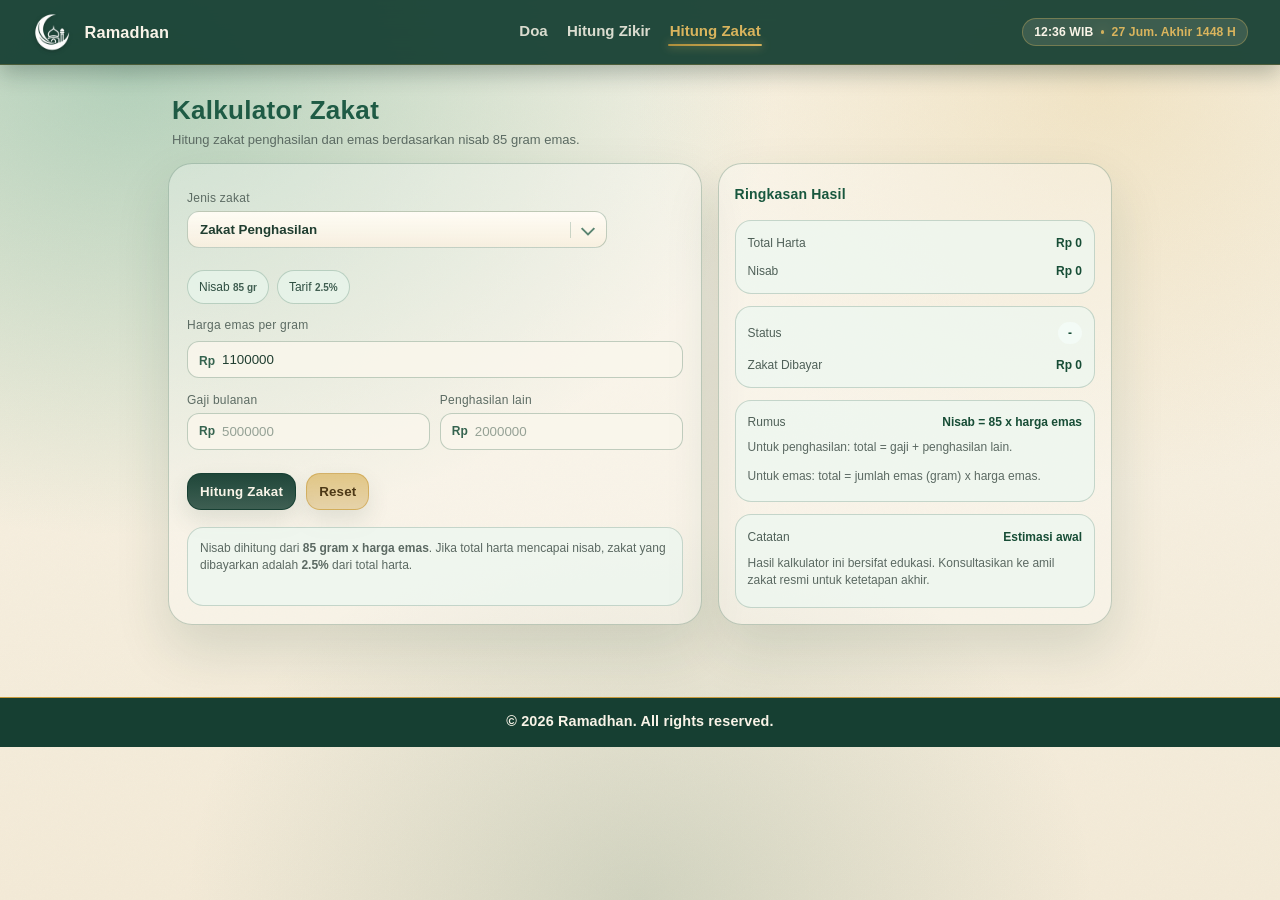
==== zakat.html @ d04f0c6d "fix perubahan all. dan penambahan misi 3" ====
﻿<!doctype html>
<html lang="id">
<head>
  <meta charset="utf-8" />
  <meta name="viewport" content="width=device-width, initial-scale=1" />
  <title>Kalkulator Zakat</title>
  <meta name="theme-color" content="#1f5b45" />
  <link rel="stylesheet" href="header-menu.css" />
  <link rel="stylesheet" href="footer-menu.css" />
  <link rel="stylesheet" href="zakat.css" />
  <script src="header-menu.js" defer></script>
  <script src="footer-menu.js" defer></script>
</head>
<body>
  <div data-header-menu data-current-page="zakat"></div>
  <div class="grain" aria-hidden="true"></div>

  <main class="wrap enter">
    <header>
      <div class="brand">
        <h1>Kalkulator Zakat</h1>
        <p>Hitung zakat penghasilan dan emas berdasarkan nisab 85 gram emas.</p>
      </div>
    </header>

    <section class="grid">
      <div class="card">
        <div class="main">
          <div class="toprow">
            <div class="zakat-selector">
              <label for="zakatType">Jenis zakat</label>
              <div class="select">
                <select id="zakatType" aria-label="Jenis zakat">
                  <option value="penghasilan">Zakat Penghasilan</option>
                  <option value="emas">Zakat Emas</option>
                </select>
              </div>
            </div>

            <div class="modes" aria-label="Informasi cepat">
              <div class="chip is-static">Nisab <small>85 gr</small></div>
              <div class="chip is-static">Tarif <small>2.5%</small></div>
            </div>
          </div>

          <form id="zakatForm" class="formArea">
            <div class="form-group">
              <label for="hargaEmas">Harga emas per gram</label>
              <div class="input-wrap">
                <span class="input-prefix">Rp</span>
                <input
                  type="number"
                  id="hargaEmas"
                  class="input-control has-prefix"
                  placeholder="1100000"
                  min="0"
                  step="1000"
                  required
                />
              </div>
            </div>

            <div id="formPenghasilan" class="dynamic-form visible">
              <div class="form-row">
                <div class="form-group">
                  <label for="gaji">Gaji bulanan</label>
                  <div class="input-wrap">
                    <span class="input-prefix">Rp</span>
                    <input
                      type="number"
                      id="gaji"
                      class="input-control has-prefix"
                      placeholder="5000000"
                      min="0"
                      step="1000"
                    />
                  </div>
                </div>

                <div class="form-group">
                  <label for="penghasilanLain">Penghasilan lain</label>
                  <div class="input-wrap">
                    <span class="input-prefix">Rp</span>
                    <input
                      type="number"
                      id="penghasilanLain"
                      class="input-control has-prefix"
                      placeholder="2000000"
                      min="0"
                      step="1000"
                    />
                  </div>
                </div>
              </div>
            </div>

            <div id="formEmas" class="dynamic-form hidden">
              <div class="form-row single">
                <div class="form-group">
                  <label for="totalEmas">Total emas dimiliki</label>
                  <div class="input-wrap">
                    <input
                      type="number"
                      id="totalEmas"
                      class="input-control has-suffix"
                      placeholder="100"
                      min="0"
                      step="0.1"
                    />
                    <span class="input-suffix">gram</span>
                  </div>
                </div>
              </div>
            </div>

            <div class="actions">
              <div class="btns">
                <button type="submit" class="primary" id="calculateBtn">Hitung Zakat</button>
                <button type="button" class="danger" id="resetBtn">Reset</button>
              </div>
            </div>
          </form>

          <div class="info-box">
            <p class="hint">
              Nisab dihitung dari <strong>85 gram x harga emas</strong>. Jika total harta mencapai nisab,
              zakat yang dibayarkan adalah <strong>2.5%</strong> dari total harta.
            </p>
          </div>
        </div>
      </div>

      <div class="card">
        <div class="side">
          <div class="panelTitle">
            <h2>Ringkasan Hasil</h2>
          </div>

          <div class="field">
            <div class="row"><span>Total Harta</span><strong id="resultTotal">Rp 0</strong></div>
            <div class="row"><span>Nisab</span><strong id="resultNisab">Rp 0</strong></div>
          </div>

          <div class="field">
            <div class="row"><span>Status</span><strong id="resultStatus" class="status status-idle">-</strong></div>
            <div class="row"><span>Zakat Dibayar</span><strong id="resultZakat">Rp 0</strong></div>
          </div>

          <div class="field">
            <div class="row"><span>Rumus</span><strong>Nisab = 85 x harga emas</strong></div>
            <p class="hint">Untuk penghasilan: total = gaji + penghasilan lain.</p>
            <p class="hint">Untuk emas: total = jumlah emas (gram) x harga emas.</p>
          </div>

          <div class="field">
            <div class="row"><span>Catatan</span><strong>Estimasi awal</strong></div>
            <p class="hint">Hasil kalkulator ini bersifat edukasi. Konsultasikan ke amil zakat resmi untuk ketetapan akhir.</p>
          </div>
        </div>
      </div>
    </section>
  </main>

  <footer data-footer-menu class="site-footer" role="contentinfo"></footer>
  <div class="toast" id="toast" role="status" aria-live="polite" aria-atomic="true">Siap</div>

  <script src="zakat.js" defer></script>
</body>
</html>
---- header-menu.css ----
:root {
  --theme-green-900: #163f32;
  --theme-green-700: #1f5b45;
  --theme-green-500: #2f8f66;
  --theme-cream-50: #f9f4e8;
  --theme-cream-100: #f3ead7;
  --theme-gold-500: #c79a3b;
  --theme-gold-400: #d9b45d;
  --theme-text-900: #1f2b25;
  --theme-text-600: #5c6b63;
}

[data-header-menu] {
  display: block;
  min-height: 4rem;
}

.unified-nav {
  position: fixed;
  top: 0;
  left: 0;
  right: 0;
  z-index: 50;
  background: rgba(22, 63, 50, 0.94);
  border-bottom: 1px solid rgba(199, 154, 59, 0.25);
  box-shadow: 0 8px 22px rgba(12, 37, 29, 0.28);
  backdrop-filter: blur(12px);
  -webkit-backdrop-filter: blur(12px);
}

.unified-nav__container {
  max-width: 80rem;
  margin: 0 auto;
  padding-inline: 1rem;
}

.unified-nav__row {
  min-height: 4rem;
  display: flex;
  align-items: center;
  justify-content: space-between;
  gap: 1rem;
}

.unified-nav__brand {
  display: inline-flex;
  align-items: center;
  gap: 0.78rem;
  text-decoration: none;
  color: var(--theme-cream-50);
}

.unified-nav__logo {
  width: 2.25rem;
  height: 2.25rem;
  display: block;
  object-fit: contain;
  filter: drop-shadow(0 1px 2px rgba(6, 20, 16, 0.35));
}

.unified-nav__brand-text {
  font-weight: 720;
  font-size: 1.02rem;
  letter-spacing: 0.01em;
}

.unified-nav__desktop-menu {
  display: none;
  align-items: center;
  gap: 1rem;
}

.unified-nav__meta {
  display: none;
  align-items: center;
  gap: 0.45rem;
  white-space: nowrap;
  color: rgba(249, 244, 232, 0.86);
  font-size: 0.76rem;
  font-weight: 600;
  letter-spacing: 0.01em;
}

.unified-nav__clock {
  color: var(--theme-cream-50);
}

.unified-nav__meta-dot {
  width: 0.24rem;
  height: 0.24rem;
  border-radius: 999px;
  background: rgba(217, 180, 93, 0.95);
  box-shadow: 0 0 12px rgba(217, 180, 93, 0.8);
}

.unified-nav__hijri {
  color: var(--theme-gold-400);
}

.unified-nav__link {
  text-decoration: none;
  color: rgba(249, 244, 232, 0.86);
  font-weight: 600;
  font-size: 0.94rem;
  border-radius: 0;
  padding: 0.45rem 0.1rem 0.6rem;
  position: relative;
  display: inline-flex;
  align-items: center;
  transition: color 180ms ease;
}

.unified-nav__link::after {
  content: "";
  position: absolute;
  left: 0;
  bottom: 0.2rem;
  width: 100%;
  height: 2px;
  border-radius: 999px;
  background: linear-gradient(
    90deg,
    rgba(199, 154, 59, 0.85) 0%,
    rgba(217, 180, 93, 1) 50%,
    rgba(199, 154, 59, 0.85) 100%
  );
  background-size: 220% 100%;
  box-shadow: 0 0 10px rgba(217, 180, 93, 0.75);
  opacity: 0;
  transform: scaleX(0);
  transform-origin: center center;
  transition: transform 220ms ease, opacity 220ms ease;
}

.unified-nav__link:hover {
  color: var(--theme-gold-400);
}

.unified-nav__link:hover::after,
.unified-nav__link:focus-visible::after {
  opacity: 1;
  transform: scaleX(1);
  animation: navUnderlineSweep 700ms ease-out 1;
}

.unified-nav__link.is-active {
  color: var(--theme-gold-400);
}

.unified-nav__link.is-active::after {
  opacity: 1;
  transform: scaleX(1);
}

.unified-nav__link:focus-visible {
  outline: 2px solid rgba(217, 180, 93, 0.45);
  outline-offset: 3px;
}

@keyframes navUnderlineSweep {
  from {
    background-position: 200% 50%;
  }
  to {
    background-position: -20% 50%;
  }
}

.unified-nav__toggle {
  width: 2.35rem;
  height: 2.35rem;
  border: 1px solid rgba(243, 234, 215, 0.4);
  border-radius: 0.6rem;
  background: rgba(22, 63, 50, 0.96);
  color: var(--theme-cream-50);
  display: inline-grid;
  place-items: center;
  padding: 0;
  cursor: pointer;
}

.unified-nav__icon {
  width: 1.3rem;
  height: 1.3rem;
  stroke: currentColor;
  stroke-width: 1.9;
  stroke-linecap: round;
  stroke-linejoin: round;
}

.unified-nav__icon--close {
  display: none;
}

.unified-nav__toggle[aria-expanded="true"] .unified-nav__icon--menu {
  display: none;
}

.unified-nav__toggle[aria-expanded="true"] .unified-nav__icon--close {
  display: block;
}

.unified-nav__mobile-menu {
  border-top: 1px solid rgba(199, 154, 59, 0.3);
  padding: 0.4rem 0 0.7rem;
  display: grid;
  gap: 0.2rem;
}

.unified-nav__mobile-menu[hidden] {
  display: none !important;
}

.unified-nav__mobile-menu .unified-nav__link {
  display: block;
  padding: 0.62rem 0.78rem;
  border-radius: 0.6rem;
}

.unified-nav__mobile-menu .unified-nav__link::after {
  display: none;
}

.unified-nav__mobile-menu .unified-nav__link:hover {
  color: var(--theme-gold-400);
  background: rgba(217, 180, 93, 0.12);
}

.unified-nav__mobile-menu .unified-nav__link.is-active {
  color: var(--theme-gold-400);
  background: rgba(217, 180, 93, 0.2);
}

@media (max-width: 767px) {
  .unified-nav__row {
    min-height: 3.8rem;
    gap: 0.75rem;
  }

  .unified-nav__logo {
    width: 2.05rem;
    height: 2.05rem;
  }

  .unified-nav__brand-text {
    font-size: 0.95rem;
  }

  .unified-nav__desktop-menu,
  .unified-nav__meta {
    display: none !important;
  }

  .unified-nav__toggle {
    display: inline-grid;
  }
}

@media (min-width: 640px) {
  .unified-nav__container {
    padding-inline: 1.5rem;
  }
}

@media (min-width: 768px) {
  .unified-nav__row {
    display: grid;
    grid-template-columns: 1fr auto 1fr;
    align-items: center;
    gap: 0;
  }

  .unified-nav__brand {
    grid-column: 1;
    justify-self: start;
  }

  .unified-nav__logo {
    width: 2.5rem;
    height: 2.5rem;
  }

  .unified-nav__desktop-menu {
    display: flex;
    grid-column: 2;
    justify-self: center;
  }

  .unified-nav__meta {
    display: inline-flex;
    grid-column: 3;
    justify-self: end;
    padding: 0.36rem 0.7rem;
    border: 1px solid rgba(217, 180, 93, 0.35);
    border-radius: 999px;
    background: rgba(243, 234, 215, 0.12);
  }

  .unified-nav__toggle {
    display: none;
  }

  .unified-nav__mobile-menu {
    display: none !important;
  }
}

@media (min-width: 1024px) {
  .unified-nav__container {
    padding-inline: 2rem;
  }
}
---- footer-menu.css ----
[data-footer-menu] {
  display: block;
}

.site-footer {
  margin-top: 2rem;
  padding: 0.95rem 1rem 1.1rem;
  border-top: 1px solid #c79a3b;
  background: #163f32;
  color: #f9f4e8;
}

.site-footer__inner {
  max-width: 80rem;
  margin: 0 auto;
}

.site-footer__text {
  margin: 0;
  text-align: center;
  font-size: 0.9rem;
  font-weight: 600;
  letter-spacing: 0.01em;
}
---- zakat.css ----
﻿:root {
  --bg0: #f9f4e8;
  --bg1: #f3ead7;
  --surface: rgba(255, 252, 245, 0.92);
  --stroke: rgba(31, 91, 69, 0.24);
  --text: #1f2b25;
  --muted: #5c6b63;
  --shadow: 0 24px 54px rgba(20, 66, 46, 0.14);
  --shadow-soft: 0 14px 30px rgba(20, 66, 46, 0.1);

  --gold1: #d9b45d;
  --gold2: #c79a3b;
  --emer1: #2f8f66;
  --emer2: #1f5b45;

  --r: 18px;
  --ease: cubic-bezier(.2, .8, .2, 1);
  --ease2: cubic-bezier(.16, 1, .3, 1);
}

* {
  box-sizing: border-box;
}

html,
body {
  min-height: 100%;
}

body {
  margin: 0;
  font-family: "Manrope", "Segoe UI", Tahoma, sans-serif;
  color: var(--text);
  background:
    radial-gradient(1200px 860px at 10% 8%, rgba(47, 143, 102, 0.34), transparent 54%),
    radial-gradient(900px 760px at 86% 10%, rgba(217, 180, 93, 0.24), transparent 52%),
    radial-gradient(760px 640px at 50% 100%, rgba(31, 91, 69, 0.16), transparent 60%),
    linear-gradient(180deg, var(--bg0), var(--bg1));
  overflow-x: hidden;
}

.grain {
  pointer-events: none;
  position: fixed;
  inset: -60px;
  background-image: url("data:image/svg+xml,%3Csvg xmlns='http://www.w3.org/2000/svg' width='140' height='140'%3E%3Cfilter id='n'%3E%3CfeTurbulence type='fractalNoise' baseFrequency='.75' numOctaves='3' stitchTiles='stitch'/%3E%3C/filter%3E%3Crect width='140' height='140' filter='url(%23n)' opacity='.18'/%3E%3C/svg%3E");
  mix-blend-mode: multiply;
  opacity: 0.14;
  transform: translateZ(0);
  animation: drift 10s var(--ease) infinite alternate;
}

@keyframes drift {
  from {
    transform: translate3d(-8px, -6px, 0) scale(1.04);
  }

  to {
    transform: translate3d(8px, 6px, 0) scale(1.06);
  }
}

.wrap {
  max-width: 980px;
  margin: 0 auto;
  padding: 26px 18px 40px;
  display: grid;
  gap: 16px;
}

header {
  display: flex;
  align-items: flex-start;
  justify-content: space-between;
  gap: 16px;
  padding: 6px 4px 0;
}

.brand {
  display: flex;
  flex-direction: column;
  gap: 6px;
}

.brand h1 {
  margin: 0;
  letter-spacing: 0.3px;
  font-size: clamp(20px, 2.2vw, 26px);
  font-weight: 760;
  line-height: 1.15;
  color: #1f5b45;
}

.brand p {
  margin: 0;
  color: var(--muted);
  font-size: 13px;
}

.grid {
  display: grid;
  grid-template-columns: 1.15fr 0.85fr;
  gap: 16px;
}

@media (max-width: 900px) {
  .grid {
    grid-template-columns: 1fr;
  }
}

.card {
  position: relative;
  border-radius: calc(var(--r) + 6px);
  background: rgba(255, 255, 255, 0.3);
  border: 1px solid rgba(48, 96, 73, 0.28);
  box-shadow: var(--shadow);
  overflow: hidden;
}

.main,
.side {
  position: relative;
  z-index: 1;
}

.main {
  padding: 18px;
  display: grid;
  gap: 14px;
  min-height: 460px;
}

.side {
  padding: 16px;
  display: grid;
  gap: 12px;
  min-height: 460px;
}

.toprow {
  display: flex;
  align-items: flex-end;
  justify-content: space-between;
  gap: 12px;
  flex-wrap: wrap;
}

.zakat-selector {
  display: flex;
  flex-direction: column;
  gap: 6px;
  flex: 1 1 360px;
  max-width: 420px;
  min-width: 0;
}

.zakat-selector label,
.form-group label {
  font-size: 12px;
  color: var(--muted);
  letter-spacing: 0.25px;
}

.select {
  position: relative;
  display: flex;
  align-items: center;
  width: 100%;
}

.select::before {
  content: "";
  position: absolute;
  right: 36px;
  top: 50%;
  width: 1px;
  height: 16px;
  background: rgba(31, 91, 69, 0.22);
  transform: translateY(-50%);
  pointer-events: none;
}

.select::after {
  content: "";
  position: absolute;
  right: 14px;
  top: 50%;
  width: 8px;
  height: 8px;
  border-right: 2px solid rgba(31, 91, 69, 0.72);
  border-bottom: 2px solid rgba(31, 91, 69, 0.72);
  transform: translateY(-62%) rotate(45deg);
  transition: transform 0.2s var(--ease), border-color 0.2s var(--ease);
  pointer-events: none;
}

.select:focus-within::after {
  border-color: rgba(31, 91, 69, 0.9);
  transform: translateY(-42%) rotate(225deg);
}

select,
.input-control {
  width: 100%;
  border-radius: 12px;
  border: 1px solid rgba(56, 108, 83, 0.3);
  background: rgba(250, 246, 236, 0.86);
  color: #1f3d30;
  outline: none;
  transition: transform 0.15s var(--ease), border-color 0.2s var(--ease), box-shadow 0.2s var(--ease);
}

select {
  appearance: none;
  -webkit-appearance: none;
  -moz-appearance: none;
  padding: 10px 2.8rem 10px 12px;
  font-weight: 600;
  cursor: pointer;
  background: linear-gradient(180deg, rgba(255, 252, 245, 0.98), rgba(247, 239, 223, 0.95));
}

select:hover {
  border-color: rgba(31, 91, 69, 0.45);
  box-shadow: 0 4px 10px rgba(20, 66, 46, 0.08);
}

.formArea {
  display: grid;
  gap: 12px;
}

.form-row {
  display: grid;
  grid-template-columns: repeat(2, minmax(0, 1fr));
  gap: 10px;
}

.form-row.single {
  grid-template-columns: 1fr;
}

.form-group {
  display: grid;
  gap: 6px;
}

.input-wrap {
  position: relative;
}

.input-control {
  padding: 10px 12px;
}

.input-control.has-prefix {
  padding-left: 34px;
}

.input-control.has-suffix {
  padding-right: 50px;
}

.input-prefix,
.input-suffix {
  position: absolute;
  top: 0;
  bottom: 0;
  display: flex;
  align-items: center;
  font-size: 12px;
  font-weight: 700;
  line-height: 1;
  color: #35634f;
  pointer-events: none;
}

.input-prefix {
  left: 12px;
}

.input-suffix {
  right: 12px;
}

.input-control:focus,
select:focus {
  border-color: rgba(43, 120, 85, 0.48);
  box-shadow: 0 0 0 3px rgba(43, 120, 85, 0.14);
  transform: translateY(-1px);
}

.input-control::placeholder {
  color: rgba(31, 61, 48, 0.46);
}

.dynamic-form.hidden {
  display: none;
}

.dynamic-form.visible {
  display: block;
}

.modes {
  display: flex;
  gap: 8px;
  align-items: center;
  flex-wrap: wrap;
  justify-content: flex-end;
}

.chip {
  position: relative;
  padding: 9px 11px;
  border-radius: 999px;
  border: 1px solid rgba(57, 108, 83, 0.26);
  background: rgba(232, 245, 236, 0.72);
  color: #2f4f42;
  font-size: 12px;
  user-select: none;
  overflow: hidden;
}

.chip.is-static {
  cursor: default;
}

.chip small {
  opacity: 0.9;
  font-weight: 700;
}

.actions {
  display: flex;
  gap: 10px;
  flex-wrap: wrap;
  justify-content: space-between;
  align-items: center;
  padding-top: 2px;
}

.btns {
  display: flex;
  gap: 10px;
  flex-wrap: wrap;
}

button {
  appearance: none;
  border: 1px solid rgba(62, 112, 87, 0.28);
  background: rgba(236, 247, 240, 0.84);
  color: #24483a;
  padding: 10px 12px;
  border-radius: 14px;
  font-weight: 700;
  letter-spacing: 0.2px;
  cursor: pointer;
  transition: transform 0.15s var(--ease), background 0.2s var(--ease), border-color 0.2s var(--ease);
  box-shadow: 0 10px 22px rgba(47, 79, 64, 0.12);
}

button:hover {
  transform: translateY(-1px);
  border-color: rgba(199, 154, 59, 0.4);
}

button:active {
  transform: translateY(0) scale(0.985);
}

.primary {
  background: linear-gradient(180deg, rgba(22, 63, 50, 0.96), rgba(22, 63, 50, 0.82));
  border-color: rgba(22, 63, 50, 0.95);
  color: #f9f4e8;
}

.danger {
  background: linear-gradient(180deg, rgba(217, 180, 93, 0.7), rgba(199, 154, 59, 0.36));
  border-color: rgba(199, 154, 59, 0.58);
  color: #4c3816;
}

.info-box {
  border: 1px solid rgba(58, 108, 83, 0.24);
  background: rgba(237, 247, 241, 0.74);
  border-radius: 16px;
  padding: 12px;
}

.panelTitle {
  display: flex;
  align-items: center;
  justify-content: space-between;
  gap: 12px;
}

.panelTitle h2 {
  margin: 0;
  font-size: 14px;
  letter-spacing: 0.2px;
  color: #18573e;
  font-weight: 720;
}

.field {
  display: grid;
  gap: 8px;
  padding: 12px;
  border-radius: 16px;
  border: 1px solid rgba(58, 108, 83, 0.24);
  background: rgba(237, 247, 241, 0.74);
}

.field .row {
  display: flex;
  gap: 10px;
  align-items: center;
  justify-content: space-between;
  color: #4f6058;
  font-size: 12px;
}

.field strong {
  color: #174d36;
}

.status {
  display: inline-flex;
  align-items: center;
  gap: 6px;
  padding: 4px 10px;
  border-radius: 999px;
  font-size: 12px;
}

.status-idle {
  background: rgba(244, 251, 247, 0.8);
  color: #5c6b63;
}

.status-wajib {
  background: rgba(47, 143, 102, 0.18);
  color: #1f5b45;
}

.status-belum {
  background: rgba(217, 180, 93, 0.24);
  color: #6b511b;
}

.hint {
  margin: 0;
  color: #5b6962;
  font-size: 12px;
  line-height: 1.4;
}

.toast {
  position: fixed;
  top: 84px;
  right: 18px;
  left: auto;
  bottom: auto;
  transform: translateX(10px) translateY(-8px);
  background: linear-gradient(135deg, rgba(42, 109, 84, 0.92), rgba(30, 80, 60, 0.92));
  border: 1px solid rgba(61, 168, 118, 0.28);
  border-radius: 12px;
  padding: 11px 14px;
  color: #d7f5e4;
  font-size: 12px;
  font-weight: 650;
  letter-spacing: 0.01em;
  line-height: 1.35;
  white-space: normal;
  text-align: left;
  max-width: min(360px, calc(100vw - 24px));
  box-shadow: 0 6px 22px rgba(0, 0, 0, 0.22), 0 0 12px rgba(45, 122, 94, 0.16);
  backdrop-filter: blur(18px);
  -webkit-backdrop-filter: blur(18px);
  opacity: 0;
  pointer-events: none;
  transition: opacity 0.3s var(--ease2), transform 0.3s var(--ease2);
  z-index: 100;
}

.toast.show {
  opacity: 1;
  transform: translateX(0) translateY(0);
}

.enter {
  animation: enter 0.7s var(--ease2) both;
}

@keyframes enter {
  from {
    opacity: 0;
    transform: translateY(10px);
  }

  to {
    opacity: 1;
    transform: translateY(0);
  }
}

@media (max-width: 720px) {
  .wrap {
    padding-top: 20px;
  }

  .form-row {
    grid-template-columns: 1fr;
  }

  .main,
  .side {
    min-height: 0;
  }

  .actions {
    flex-direction: column;
    align-items: stretch;
  }

  .btns {
    width: 100%;
  }

  .btns button {
    flex: 1;
  }

  .toast {
    top: 74px;
    right: 12px;
    left: 12px;
    max-width: none;
  }
}

@media (prefers-reduced-motion: reduce) {
  .grain,
  .enter {
    animation: none;
  }

  * {
    transition-duration: 0.01ms !important;
    animation-duration: 0.01ms !important;
  }
}
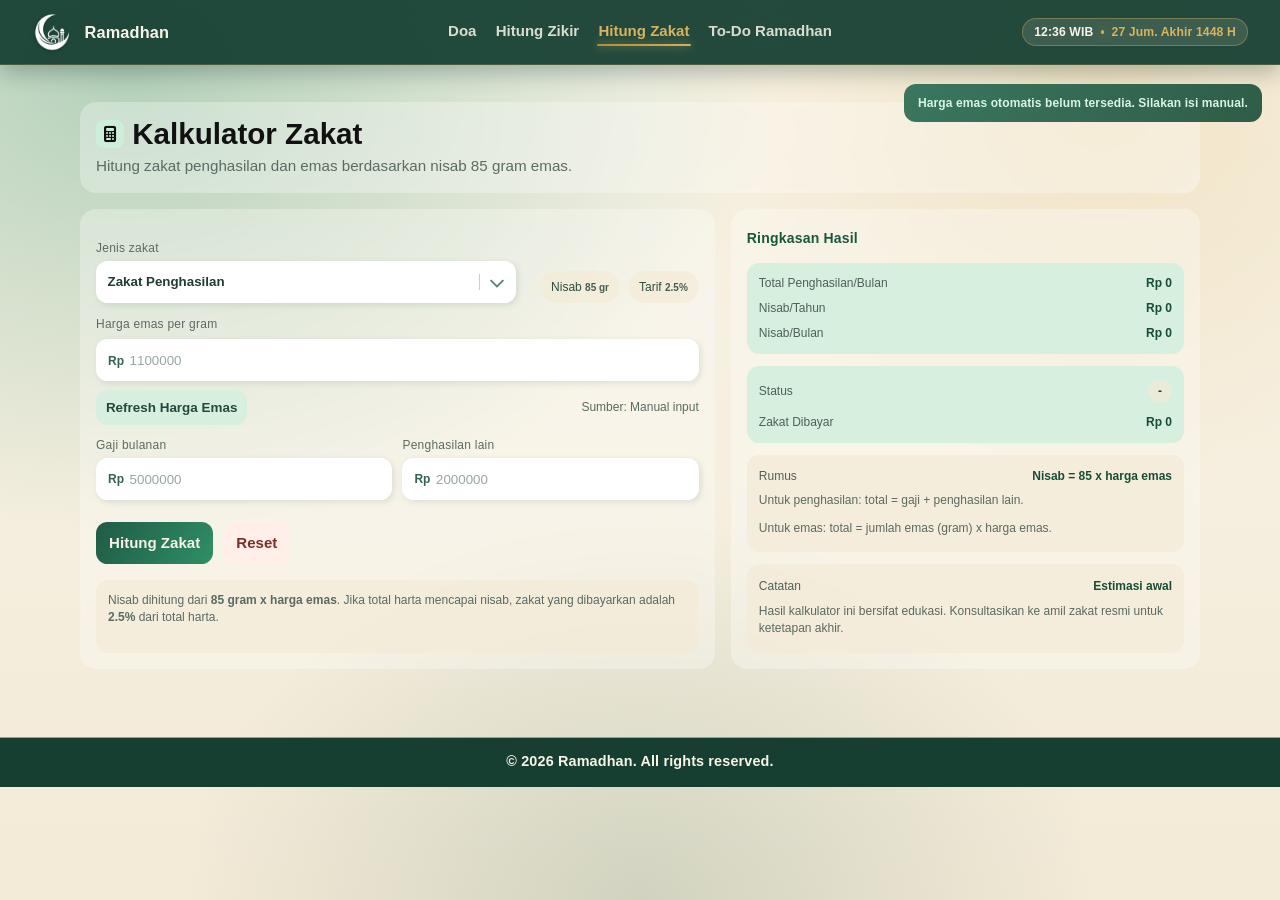
==== commit e044524b: "fix perubahan dan penambahan pada misi 4" ====
--- a/zakat.html
+++ b/zakat.html
@@ -8,6 +8,12 @@
   <link rel="stylesheet" href="header-menu.css" />
   <link rel="stylesheet" href="footer-menu.css" />
   <link rel="stylesheet" href="zakat.css" />
+  <link
+    rel="stylesheet"
+    href="https://cdnjs.cloudflare.com/ajax/libs/font-awesome/6.5.2/css/all.min.css"
+    crossorigin="anonymous"
+    referrerpolicy="no-referrer"
+  />
   <script src="header-menu.js" defer></script>
   <script src="footer-menu.js" defer></script>
 </head>
@@ -57,6 +63,10 @@
                   step="1000"
                   required
                 />
+              </div>
+              <div class="gold-price-tools">
+                <button type="button" class="gold-refresh-btn" id="refreshGoldPriceBtn">Refresh Harga Emas</button>
+                <p class="hint gold-source" id="goldPriceSource">Sumber: Memuat harga emas harian...</p>
               </div>
             </div>
 
@@ -136,12 +146,13 @@
             <h2>Ringkasan Hasil</h2>
           </div>
 
-          <div class="field">
-            <div class="row"><span>Total Harta</span><strong id="resultTotal">Rp 0</strong></div>
-            <div class="row"><span>Nisab</span><strong id="resultNisab">Rp 0</strong></div>
+          <div class="field field--soft-green">
+            <div class="row"><span id="resultTotalLabel">Total Penghasilan/Bulan</span><strong id="resultTotal">Rp 0</strong></div>
+            <div class="row"><span id="resultNisabYearLabel">Nisab/Tahun</span><strong id="resultNisab">Rp 0</strong></div>
+            <div class="row" id="resultNisabBulananRow"><span>Nisab/Bulan</span><strong id="resultNisabBulanan">Rp 0</strong></div>
           </div>
 
-          <div class="field">
+          <div class="field field--soft-green">
             <div class="row"><span>Status</span><strong id="resultStatus" class="status status-idle">-</strong></div>
             <div class="row"><span>Zakat Dibayar</span><strong id="resultZakat">Rp 0</strong></div>
           </div>
--- a/header-menu.css
+++ b/header-menu.css
@@ -1,3 +1,5 @@
+@import url("https://fonts.cdnfonts.com/css/neue-haas-grotesk-display-pro");
+
 :root {
   --theme-green-900: #163f32;
   --theme-green-700: #1f5b45;
@@ -8,6 +10,18 @@
   --theme-gold-400: #d9b45d;
   --theme-text-900: #1f2b25;
   --theme-text-600: #5c6b63;
+}
+
+html,
+body {
+  font-family: "Neue Haas Grotesk Display Pro", "Neue Haas Grotesk Text Pro", "Helvetica Neue", Arial, sans-serif;
+}
+
+input,
+select,
+textarea,
+button {
+  font-family: inherit;
 }
 
 [data-header-menu] {
@@ -26,6 +40,24 @@
   box-shadow: 0 8px 22px rgba(12, 37, 29, 0.28);
   backdrop-filter: blur(12px);
   -webkit-backdrop-filter: blur(12px);
+  transition:
+    top 240ms ease,
+    left 240ms ease,
+    right 240ms ease,
+    border-radius 240ms ease,
+    background 240ms ease,
+    border-color 240ms ease,
+    box-shadow 240ms ease;
+}
+
+.unified-nav.is-scrolled {
+  top: 0.5rem;
+  left: 0.65rem;
+  right: 0.65rem;
+  border-radius: 1rem;
+  background: rgba(22, 63, 50, 0.86);
+  border: 1px solid rgba(243, 234, 215, 0.3);
+  box-shadow: 0 14px 34px rgba(12, 37, 29, 0.34);
 }
 
 .unified-nav__container {
@@ -157,6 +189,34 @@
   outline-offset: 3px;
 }
 
+.unified-nav.is-scrolled .unified-nav__row {
+  min-height: 3.5rem;
+}
+
+.unified-nav.is-scrolled .unified-nav__desktop-menu {
+  background: rgba(243, 234, 215, 0.15);
+  border: 1px solid rgba(243, 234, 215, 0.26);
+  border-radius: 999px;
+  padding: 0.2rem 0.32rem;
+  gap: 0.28rem;
+}
+
+.unified-nav.is-scrolled .unified-nav__link {
+  padding: 0.38rem 0.62rem;
+  border-radius: 999px;
+  font-size: 0.89rem;
+}
+
+.unified-nav.is-scrolled .unified-nav__link::after {
+  display: none;
+}
+
+.unified-nav.is-scrolled .unified-nav__link.is-active {
+  color: #173f31;
+  background: #d9b45d;
+  box-shadow: 0 2px 8px rgba(10, 30, 24, 0.24);
+}
+
 @keyframes navUnderlineSweep {
   from {
     background-position: 200% 50%;
@@ -232,6 +292,13 @@
 }
 
 @media (max-width: 767px) {
+  .unified-nav.is-scrolled {
+    top: 0.4rem;
+    left: 0.45rem;
+    right: 0.45rem;
+    border-radius: 0.9rem;
+  }
+
   .unified-nav__row {
     min-height: 3.8rem;
     gap: 0.75rem;
@@ -287,7 +354,7 @@
   }
 
   .unified-nav__meta {
-    display: inline-flex;
+    display: none;
     grid-column: 3;
     justify-self: end;
     padding: 0.36rem 0.7rem;
@@ -310,3 +377,9 @@
     padding-inline: 2rem;
   }
 }
+
+@media (min-width: 1150px) {
+  .unified-nav__meta {
+    display: inline-flex;
+  }
+}
--- a/zakat.css
+++ b/zakat.css
@@ -1,12 +1,14 @@
 ﻿:root {
   --bg0: #f9f4e8;
   --bg1: #f3ead7;
-  --surface: rgba(255, 252, 245, 0.92);
-  --stroke: rgba(31, 91, 69, 0.24);
+  --surface: rgba(255, 255, 255, 0.3);
+  --surface-soft: rgba(243, 234, 215, 0.72);
+  --stroke: rgba(48, 96, 73, 0.28);
   --text: #1f2b25;
   --muted: #5c6b63;
   --shadow: 0 24px 54px rgba(20, 66, 46, 0.14);
   --shadow-soft: 0 14px 30px rgba(20, 66, 46, 0.1);
+  --check-shadow: 2px 2px 6px rgba(20, 66, 46, 0.12);
 
   --gold1: #d9b45d;
   --gold2: #c79a3b;
@@ -29,7 +31,7 @@
 
 body {
   margin: 0;
-  font-family: "Manrope", "Segoe UI", Tahoma, sans-serif;
+  font-family: "Neue Haas Grotesk Display Pro", "Neue Haas Grotesk Text Pro", "Helvetica Neue", Arial, sans-serif;
   color: var(--text);
   background:
     radial-gradient(1200px 860px at 10% 8%, rgba(47, 143, 102, 0.34), transparent 54%),
@@ -40,14 +42,7 @@
 }
 
 .grain {
-  pointer-events: none;
-  position: fixed;
-  inset: -60px;
-  background-image: url("data:image/svg+xml,%3Csvg xmlns='http://www.w3.org/2000/svg' width='140' height='140'%3E%3Cfilter id='n'%3E%3CfeTurbulence type='fractalNoise' baseFrequency='.75' numOctaves='3' stitchTiles='stitch'/%3E%3C/filter%3E%3Crect width='140' height='140' filter='url(%23n)' opacity='.18'/%3E%3C/svg%3E");
-  mix-blend-mode: multiply;
-  opacity: 0.14;
-  transform: translateZ(0);
-  animation: drift 10s var(--ease) infinite alternate;
+  display: none;
 }
 
 @keyframes drift {
@@ -61,40 +56,61 @@
 }
 
 .wrap {
-  max-width: 980px;
+  width: min(72rem, 100%);
   margin: 0 auto;
-  padding: 26px 18px 40px;
+  padding: 2.35rem 1rem 2.25rem;
   display: grid;
   gap: 16px;
 }
 
 header {
-  display: flex;
-  align-items: flex-start;
-  justify-content: space-between;
-  gap: 16px;
-  padding: 6px 4px 0;
+  display: block;
+  border: none;
+  border-radius: 1rem;
+  background: var(--surface);
+  box-shadow: none;
+  backdrop-filter: blur(2px);
+  padding: 1rem;
 }
 
 .brand {
   display: flex;
   flex-direction: column;
-  gap: 6px;
+  gap: 0.32rem;
 }
 
 .brand h1 {
   margin: 0;
-  letter-spacing: 0.3px;
-  font-size: clamp(20px, 2.2vw, 26px);
+  letter-spacing: 0;
+  font-size: clamp(1.25rem, 2.6vw, 1.85rem);
   font-weight: 760;
-  line-height: 1.15;
-  color: #1f5b45;
+  line-height: 1.1;
+  color: #111111;
+  display: inline-flex;
+  align-items: center;
+  gap: 0.5rem;
+}
+
+.brand h1::before {
+  content: "\f1ec";
+  font-family: "Font Awesome 6 Free";
+  font-weight: 900;
+  font-size: 0.56em;
+  width: 1.7em;
+  height: 1.7em;
+  display: inline-grid;
+  place-items: center;
+  border-radius: 0.5rem;
+  background: #cdeed8;
+  color: #111111;
+  line-height: 1;
 }
 
 .brand p {
   margin: 0;
   color: var(--muted);
-  font-size: 13px;
+  font-size: 0.95rem;
+  line-height: 1.45;
 }
 
 .grid {
@@ -111,10 +127,11 @@
 
 .card {
   position: relative;
-  border-radius: calc(var(--r) + 6px);
-  background: rgba(255, 255, 255, 0.3);
-  border: 1px solid rgba(48, 96, 73, 0.28);
-  box-shadow: var(--shadow);
+  border-radius: 1rem;
+  background: var(--surface);
+  border: none;
+  box-shadow: none;
+  backdrop-filter: blur(2px);
   overflow: hidden;
 }
 
@@ -125,14 +142,14 @@
 }
 
 .main {
-  padding: 18px;
+  padding: 1rem;
   display: grid;
   gap: 14px;
   min-height: 460px;
 }
 
 .side {
-  padding: 16px;
+  padding: 1rem;
   display: grid;
   gap: 12px;
   min-height: 460px;
@@ -176,7 +193,7 @@
   top: 50%;
   width: 1px;
   height: 16px;
-  background: rgba(31, 91, 69, 0.22);
+  background: rgba(48, 96, 73, 0.28);
   transform: translateY(-50%);
   pointer-events: none;
 }
@@ -203,27 +220,28 @@
 select,
 .input-control {
   width: 100%;
-  border-radius: 12px;
-  border: 1px solid rgba(56, 108, 83, 0.3);
-  background: rgba(250, 246, 236, 0.86);
+  min-height: 2.65rem;
+  border-radius: 0.72rem;
+  border: none;
+  background: #ffffff;
   color: #1f3d30;
+  box-shadow: var(--check-shadow);
   outline: none;
-  transition: transform 0.15s var(--ease), border-color 0.2s var(--ease), box-shadow 0.2s var(--ease);
+  transition: transform 0.15s var(--ease), box-shadow 0.2s var(--ease);
 }
 
 select {
   appearance: none;
   -webkit-appearance: none;
   -moz-appearance: none;
-  padding: 10px 2.8rem 10px 12px;
+  padding: 0.56rem 2.8rem 0.56rem 0.72rem;
   font-weight: 600;
   cursor: pointer;
-  background: linear-gradient(180deg, rgba(255, 252, 245, 0.98), rgba(247, 239, 223, 0.95));
+  background: #ffffff;
 }
 
 select:hover {
-  border-color: rgba(31, 91, 69, 0.45);
-  box-shadow: 0 4px 10px rgba(20, 66, 46, 0.08);
+  box-shadow: var(--check-shadow);
 }
 
 .formArea {
@@ -246,20 +264,32 @@
   gap: 6px;
 }
 
+.gold-price-tools {
+  display: flex;
+  align-items: center;
+  justify-content: space-between;
+  gap: 10px;
+  flex-wrap: wrap;
+}
+
+.gold-source {
+  margin: 0;
+}
+
 .input-wrap {
   position: relative;
 }
 
 .input-control {
-  padding: 10px 12px;
+  padding: 0.56rem 0.72rem;
 }
 
 .input-control.has-prefix {
-  padding-left: 34px;
+  padding-left: 2.1rem;
 }
 
 .input-control.has-suffix {
-  padding-right: 50px;
+  padding-right: 3rem;
 }
 
 .input-prefix,
@@ -286,8 +316,7 @@
 
 .input-control:focus,
 select:focus {
-  border-color: rgba(43, 120, 85, 0.48);
-  box-shadow: 0 0 0 3px rgba(43, 120, 85, 0.14);
+  box-shadow: var(--check-shadow);
   transform: translateY(-1px);
 }
 
@@ -315,8 +344,8 @@
   position: relative;
   padding: 9px 11px;
   border-radius: 999px;
-  border: 1px solid rgba(57, 108, 83, 0.26);
-  background: rgba(232, 245, 236, 0.72);
+  border: none;
+  background: var(--surface-soft);
   color: #2f4f42;
   font-size: 12px;
   user-select: none;
@@ -347,23 +376,39 @@
   flex-wrap: wrap;
 }
 
+button.gold-refresh-btn {
+  min-height: 2.2rem;
+  padding: 0.42rem 0.62rem;
+  font-size: 0.84rem;
+  background: #d6efdf;
+  white-space: nowrap;
+}
+
+button.gold-refresh-btn[disabled],
+button.gold-refresh-btn[disabled]:hover {
+  transform: none;
+  opacity: 0.65;
+  cursor: wait;
+}
+
 button {
   appearance: none;
-  border: 1px solid rgba(62, 112, 87, 0.28);
-  background: rgba(236, 247, 240, 0.84);
+  border: none;
+  background: var(--surface-soft);
   color: #24483a;
-  padding: 10px 12px;
-  border-radius: 14px;
+  min-height: 2.6rem;
+  padding: 0.55rem 0.82rem;
+  border-radius: 0.72rem;
   font-weight: 700;
-  letter-spacing: 0.2px;
+  font-size: 0.94rem;
+  letter-spacing: 0;
   cursor: pointer;
-  transition: transform 0.15s var(--ease), background 0.2s var(--ease), border-color 0.2s var(--ease);
-  box-shadow: 0 10px 22px rgba(47, 79, 64, 0.12);
+  transition: transform 0.15s var(--ease), background 0.2s var(--ease);
+  box-shadow: none;
 }
 
 button:hover {
   transform: translateY(-1px);
-  border-color: rgba(199, 154, 59, 0.4);
 }
 
 button:active {
@@ -371,21 +416,20 @@
 }
 
 .primary {
-  background: linear-gradient(180deg, rgba(22, 63, 50, 0.96), rgba(22, 63, 50, 0.82));
-  border-color: rgba(22, 63, 50, 0.95);
-  color: #f9f4e8;
+  color: #f6f2e6;
+  background: linear-gradient(120deg, #1f5b45, #2f8f66);
 }
 
 .danger {
-  background: linear-gradient(180deg, rgba(217, 180, 93, 0.7), rgba(199, 154, 59, 0.36));
-  border-color: rgba(199, 154, 59, 0.58);
-  color: #4c3816;
+  color: #7a3129;
+  background: #ffefe8;
 }
 
 .info-box {
-  border: 1px solid rgba(58, 108, 83, 0.24);
-  background: rgba(237, 247, 241, 0.74);
-  border-radius: 16px;
+  border: none;
+  background: var(--surface-soft);
+  border-radius: 0.76rem;
+  box-shadow: none;
   padding: 12px;
 }
 
@@ -408,9 +452,14 @@
   display: grid;
   gap: 8px;
   padding: 12px;
-  border-radius: 16px;
-  border: 1px solid rgba(58, 108, 83, 0.24);
-  background: rgba(237, 247, 241, 0.74);
+  border-radius: 0.76rem;
+  border: none;
+  background: var(--surface-soft);
+  box-shadow: none;
+}
+
+.field--soft-green {
+  background: #d6efdf;
 }
 
 .field .row {
@@ -436,7 +485,7 @@
 }
 
 .status-idle {
-  background: rgba(244, 251, 247, 0.8);
+  background: var(--surface-soft);
   color: #5c6b63;
 }
 
@@ -465,7 +514,7 @@
   bottom: auto;
   transform: translateX(10px) translateY(-8px);
   background: linear-gradient(135deg, rgba(42, 109, 84, 0.92), rgba(30, 80, 60, 0.92));
-  border: 1px solid rgba(61, 168, 118, 0.28);
+  border: none;
   border-radius: 12px;
   padding: 11px 14px;
   color: #d7f5e4;
@@ -476,7 +525,7 @@
   white-space: normal;
   text-align: left;
   max-width: min(360px, calc(100vw - 24px));
-  box-shadow: 0 6px 22px rgba(0, 0, 0, 0.22), 0 0 12px rgba(45, 122, 94, 0.16);
+  box-shadow: none;
   backdrop-filter: blur(18px);
   -webkit-backdrop-filter: blur(18px);
   opacity: 0;
@@ -485,6 +534,11 @@
   z-index: 100;
 }
 
+*:focus,
+*:focus-visible {
+  outline: none;
+}
+
 .toast.show {
   opacity: 1;
   transform: translateX(0) translateY(0);
@@ -508,7 +562,7 @@
 
 @media (max-width: 720px) {
   .wrap {
-    padding-top: 20px;
+    padding-top: 1.6rem;
   }
 
   .form-row {
